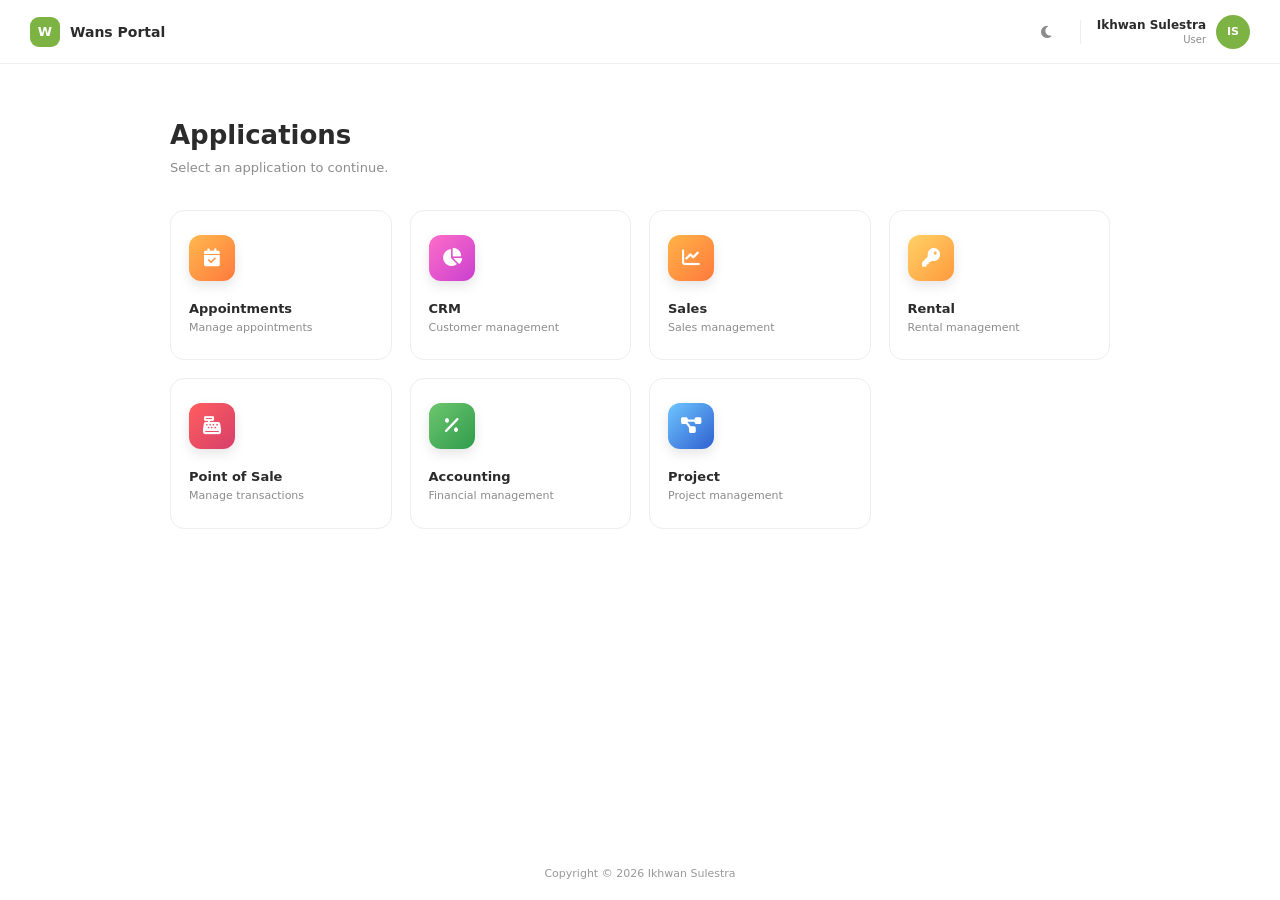
==== pages/application.html @ 114eac1f "Add applications page with user display and theme toggle functionality" ====
<!doctype html>
<html lang="id">
  <head>
    <meta charset="UTF-8" />
    <meta name="viewport" content="width=device-width, initial-scale=1.0" />

    <title>Applications - Wans Portal</title>

    <link rel="stylesheet" href="../css/applications.css" />

    <link
      rel="stylesheet"
      href="https://cdnjs.cloudflare.com/ajax/libs/font-awesome/6.5.1/css/all.min.css"
    />
  </head>

  <body>
    <!-- ==============================
         TOPBAR
         ============================== -->

    <header class="topbar">
      <div class="topbar-left">
        <div class="brand">
          <div class="brand-mark">W</div>

          <span class="brand-name"> Wans Portal </span>
        </div>
      </div>

      <div class="topbar-right">
        <!-- Theme -->

        <button
          type="button"
          id="theme-toggle"
          class="icon-btn"
          aria-label="Toggle theme"
        >
          <i class="fa-solid fa-moon"></i>
        </button>

        <!-- Divider -->

        <div class="divider"></div>

        <!-- User -->

        <div class="user-profile">
          <div class="user-info">
            <span id="user-name" class="user-name"> Ikhwan Sulestra </span>

            <span id="user-role" class="user-role"> User </span>
          </div>

          <div id="user-avatar" class="avatar">IS</div>
        </div>
      </div>
    </header>

    <!-- ==============================
         MAIN
         ============================== -->

    <main class="applications-container">
      <section class="applications-header">
        <div>
          <h1>Applications</h1>

          <p>Select an application to continue.</p>
        </div>
      </section>

      <!-- ==============================
           APPLICATION GRID
           ============================== -->

      <section class="app-grid">
        <!-- App -->

        <a class="app-card" href="#" style="--c1: #ffb84d; --c2: #ff7a3d">
          <div class="app-icon">
            <i class="fa-solid fa-calendar-check"></i>
          </div>

          <div class="app-content">
            <span class="app-label"> Appointments </span>

            <span class="app-description"> Manage appointments </span>
          </div>
        </a>

        <!-- App -->

        <a class="app-card" href="#" style="--c1: #ff6ec7; --c2: #c93fd0">
          <div class="app-icon">
            <i class="fa-solid fa-chart-pie"></i>
          </div>

          <div class="app-content">
            <span class="app-label"> CRM </span>

            <span class="app-description"> Customer management </span>
          </div>
        </a>

        <!-- App -->

        <a class="app-card" href="#" style="--c1: #ffb347; --c2: #ff7a3d">
          <div class="app-icon">
            <i class="fa-solid fa-chart-line"></i>
          </div>

          <div class="app-content">
            <span class="app-label"> Sales </span>

            <span class="app-description"> Sales management </span>
          </div>
        </a>

        <!-- App -->

        <a class="app-card" href="#" style="--c1: #ffd166; --c2: #ff9a3d">
          <div class="app-icon">
            <i class="fa-solid fa-key"></i>
          </div>

          <div class="app-content">
            <span class="app-label"> Rental </span>

            <span class="app-description"> Rental management </span>
          </div>
        </a>

        <!-- App -->

        <a class="app-card" href="#" style="--c1: #ff5e5e; --c2: #d63f6a">
          <div class="app-icon">
            <i class="fa-solid fa-cash-register"></i>
          </div>

          <div class="app-content">
            <span class="app-label"> Point of Sale </span>

            <span class="app-description"> Manage transactions </span>
          </div>
        </a>

        <!-- App -->

        <a class="app-card" href="#" style="--c1: #6ec66e; --c2: #2f9c4d">
          <div class="app-icon">
            <i class="fa-solid fa-percent"></i>
          </div>

          <div class="app-content">
            <span class="app-label"> Accounting </span>

            <span class="app-description"> Financial management </span>
          </div>
        </a>

        <!-- App -->

        <a class="app-card" href="#" style="--c1: #6ec6ff; --c2: #2f5fd0">
          <div class="app-icon">
            <i class="fa-solid fa-diagram-project"></i>
          </div>

          <div class="app-content">
            <span class="app-label"> Project </span>

            <span class="app-description"> Project management </span>
          </div>
        </a>
      </section>
    </main>

    <!-- ==============================
         FOOTER
         ============================== -->

    <footer class="footer">
      <p>
        Copyright ©
        <span id="copyright-year"></span>
        Ikhwan Sulestra
      </p>
    </footer>

    <!-- ==============================
         SCRIPT
         ============================== -->

    <script src="../js/applications.js"></script>
  </body>
</html>
---- css/applications.css ----
/* ======================================
   RESET
   ====================================== */

* {
  margin: 0;
  padding: 0;
  box-sizing: border-box;
}

/* ======================================
   THEME
   ====================================== */

:root {
  --bg-color: #ffffff;

  --surface-color: #ffffff;

  --text-color: #2b2b2b;

  --secondary-text: #8c8c8c;

  --border-color: #eeeeee;

  --hover-bg: #f7f7f7;

  --icon-btn-hover: #f3f3f3;

  --footer-color: #999999;
}

[data-theme="dark"] {
  --bg-color: #181818;

  --surface-color: #202020;

  --text-color: #f1f1f1;

  --secondary-text: #888888;

  --border-color: #303030;

  --hover-bg: #272727;

  --icon-btn-hover: #2c2c2c;

  --footer-color: #777777;
}

/* ======================================
   BODY
   ====================================== */

body {
  min-height: 100vh;

  display: flex;
  flex-direction: column;

  font-family:
    "Segoe UI",
    system-ui,
    -apple-system,
    BlinkMacSystemFont,
    Arial,
    sans-serif;

  background-color: var(--bg-color);

  color: var(--text-color);

  transition:
    background-color 0.3s ease,
    color 0.3s ease;
}

/* ======================================
   TOPBAR
   ====================================== */

.topbar {
  width: 100%;
  height: 64px;

  padding: 0 30px;

  display: flex;
  align-items: center;
  justify-content: space-between;

  border-bottom: 1px solid var(--border-color);

  background-color: var(--surface-color);

  transition:
    background-color 0.3s ease,
    border-color 0.3s ease;
}

/* ======================================
   BRAND
   ====================================== */

.brand {
  display: flex;
  align-items: center;

  gap: 10px;
}

.brand-mark {
  width: 30px;
  height: 30px;

  display: flex;
  align-items: center;
  justify-content: center;

  border-radius: 9px;

  background-color: #7cb342;

  color: #ffffff;

  font-size: 13px;
  font-weight: 700;
}

.brand-name {
  font-size: 14px;

  font-weight: 600;

  color: var(--text-color);
}

/* ======================================
   TOPBAR RIGHT
   ====================================== */

.topbar-right {
  display: flex;
  align-items: center;

  gap: 12px;
}

/* ======================================
   ICON BUTTON
   ====================================== */

.icon-btn {
  width: 34px;
  height: 34px;

  border: none;

  border-radius: 50%;

  display: flex;
  align-items: center;
  justify-content: center;

  background-color: transparent;

  color: var(--secondary-text);

  font-size: 14px;

  cursor: pointer;

  transition:
    background-color 0.2s ease,
    color 0.2s ease,
    transform 0.2s ease;
}

.icon-btn:hover {
  background-color: var(--icon-btn-hover);

  color: var(--text-color);

  transform: translateY(-1px);
}

/* ======================================
   DIVIDER
   ====================================== */

.divider {
  width: 1px;
  height: 24px;

  margin: 0 4px;

  background-color: var(--border-color);
}

/* ======================================
   USER PROFILE
   ====================================== */

.user-profile {
  display: flex;
  align-items: center;

  gap: 10px;
}

/* ======================================
   USER INFO
   ====================================== */

.user-info {
  display: flex;
  flex-direction: column;

  align-items: flex-end;

  gap: 2px;
}

.user-name {
  font-size: 12px;

  font-weight: 600;

  color: var(--text-color);
}

.user-role {
  font-size: 10px;

  color: var(--secondary-text);
}

/* ======================================
   AVATAR
   ====================================== */

.avatar {
  width: 34px;
  height: 34px;

  border-radius: 50%;

  display: flex;
  align-items: center;
  justify-content: center;

  background-color: #7cb342;

  color: #ffffff;

  font-size: 11px;

  font-weight: 700;
}

/* ======================================
   MAIN
   ====================================== */

.applications-container {
  width: 100%;

  max-width: 1000px;

  margin: 0 auto;

  padding: 55px 30px 70px;

  flex: 1;
}

/* ======================================
   HEADER
   ====================================== */

.applications-header {
  margin-bottom: 35px;
}

.applications-header h1 {
  font-size: 26px;

  font-weight: 700;

  line-height: 1.3;

  color: var(--text-color);

  margin-bottom: 7px;
}

.applications-header p {
  font-size: 13px;

  color: var(--secondary-text);
}

/* ======================================
   APP GRID
   ====================================== */

.app-grid {
  display: grid;

  grid-template-columns: repeat(4, minmax(0, 1fr));

  gap: 18px;
}

/* ======================================
   APP CARD
   ====================================== */

.app-card {
  min-height: 150px;

  padding: 24px 18px;

  display: flex;
  flex-direction: column;

  align-items: flex-start;

  justify-content: space-between;

  gap: 20px;

  text-decoration: none;

  background-color: var(--surface-color);

  border: 1px solid var(--border-color);

  border-radius: 14px;

  transition:
    transform 0.25s ease,
    border-color 0.25s ease,
    box-shadow 0.25s ease,
    background-color 0.3s ease;
}

.app-card:hover {
  transform: translateY(-4px);

  border-color: transparent;

  box-shadow: 0 12px 30px rgba(0, 0, 0, 0.08);
}

[data-theme="dark"] .app-card:hover {
  box-shadow: 0 12px 30px rgba(0, 0, 0, 0.25);
}

/* ======================================
   APP ICON
   ====================================== */

.app-icon {
  width: 46px;
  height: 46px;

  display: flex;
  align-items: center;
  justify-content: center;

  border-radius: 12px;

  background: linear-gradient(135deg, var(--c1), var(--c2));

  color: #ffffff;

  font-size: 18px;

  box-shadow: 0 5px 12px rgba(0, 0, 0, 0.1);

  transition:
    transform 0.25s ease,
    box-shadow 0.25s ease;
}

.app-card:hover .app-icon {
  transform: scale(1.06);

  box-shadow: 0 8px 18px rgba(0, 0, 0, 0.15);
}

/* ======================================
   APP CONTENT
   ====================================== */

.app-content {
  display: flex;
  flex-direction: column;

  gap: 4px;
}

.app-label {
  font-size: 13px;

  font-weight: 600;

  color: var(--text-color);

  transition: color 0.2s ease;
}

.app-description {
  font-size: 11px;

  color: var(--secondary-text);

  line-height: 1.4;
}

/* ======================================
   FOOTER
   ====================================== */

.footer {
  padding: 20px 30px;

  text-align: center;

  font-size: 11px;

  color: var(--footer-color);
}

/* ======================================
   RESPONSIVE
   ====================================== */

@media (max-width: 850px) {
  .app-grid {
    grid-template-columns: repeat(3, minmax(0, 1fr));
  }
}

@media (max-width: 650px) {
  .topbar {
    padding: 0 20px;
  }

  .brand-name {
    display: none;
  }

  .user-info {
    display: none;
  }

  .applications-container {
    padding: 40px 20px 60px;
  }

  .app-grid {
    grid-template-columns: repeat(2, minmax(0, 1fr));
  }
}

@media (max-width: 400px) {
  .app-grid {
    grid-template-columns: 1fr;
  }

  .app-card {
    min-height: 120px;
  }
}
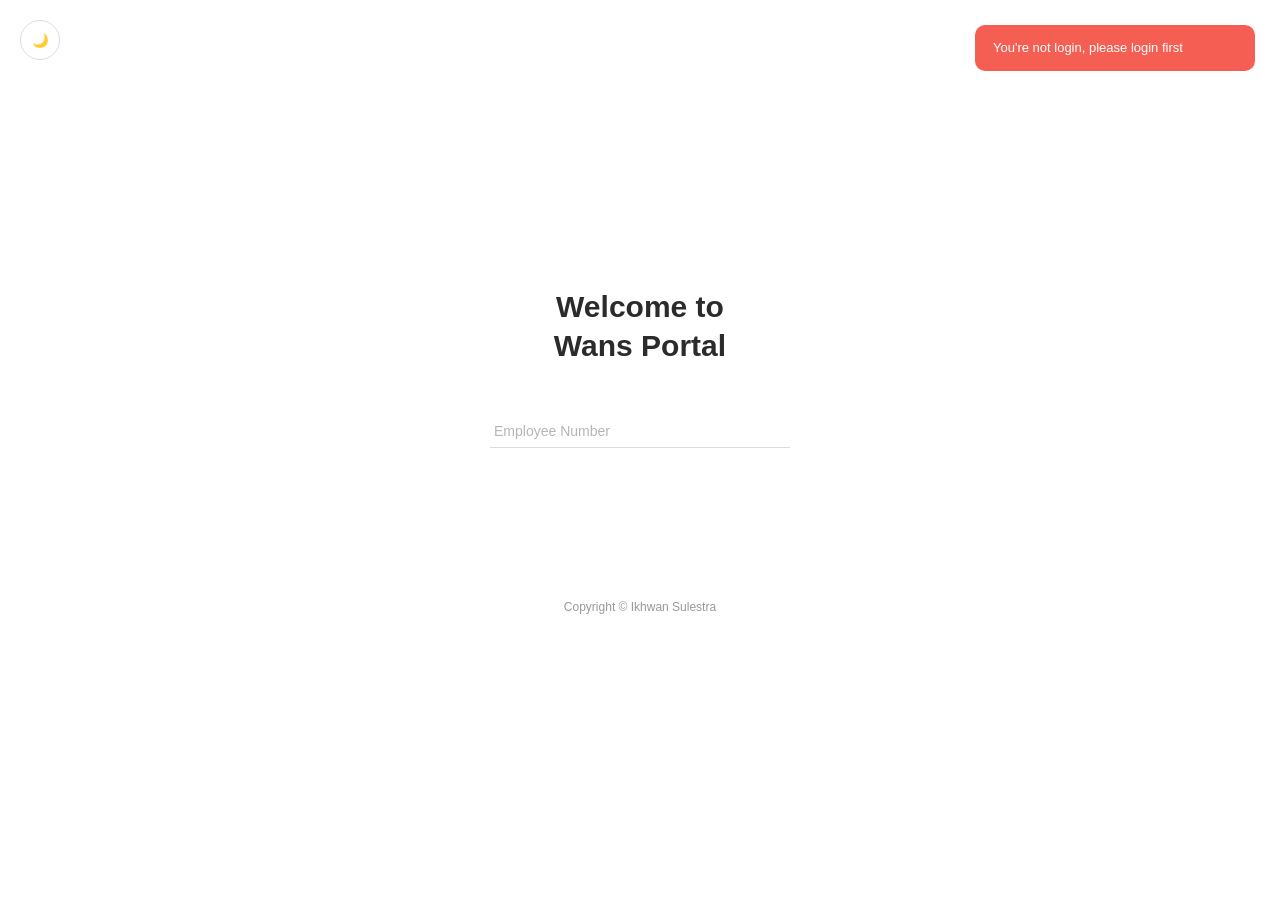
==== commit 0ef940ec: "Implement toast notifications and logout functionality in applications page" ====
--- a/pages/application.html
+++ b/pages/application.html
@@ -15,6 +15,9 @@
   </head>
 
   <body>
+    <div id="toast" class="toast">
+      <span id="toast-message"></span>
+    </div>
     <!-- ==============================
          TOPBAR
          ============================== -->
@@ -40,6 +43,16 @@
           <i class="fa-solid fa-moon"></i>
         </button>
 
+        <button
+          type="button"
+          id="logout-button"
+          class="icon-btn"
+          aria-label="Logout"
+          title="Logout"
+        >
+          <i class="fa-solid fa-right-from-bracket"></i>
+        </button>
+
         <!-- Divider -->
 
         <div class="divider"></div>
@@ -192,6 +205,7 @@
          SCRIPT
          ============================== -->
 
+    <script src="../js/api.js"></script>
     <script src="../js/applications.js"></script>
   </body>
 </html>
--- a/css/applications.css
+++ b/css/applications.css
@@ -76,6 +76,67 @@
 }
 
 /* ======================================
+   TOAST
+   ====================================== */
+
+.toast {
+  position: fixed;
+
+  top: 25px;
+  right: 25px;
+
+  min-width: 280px;
+  max-width: 360px;
+
+  padding: 14px 18px;
+
+  border-radius: 10px;
+
+  color: #ffffff;
+
+  font-size: 13px;
+
+  line-height: 1.4;
+
+  opacity: 0;
+
+  visibility: hidden;
+
+  transform: translateX(30px);
+
+  z-index: 9999;
+
+  backdrop-filter: blur(10px);
+
+  -webkit-backdrop-filter: blur(10px);
+
+  transition:
+    opacity 0.3s ease,
+    transform 0.3s ease,
+    visibility 0.3s ease;
+}
+
+.toast.show {
+  opacity: 1;
+
+  visibility: visible;
+
+  transform: translateX(0);
+}
+
+.toast.success {
+  background-color: rgba(76, 175, 80, 0.85);
+}
+
+.toast.warning {
+  background-color: rgba(255, 193, 7, 0.85);
+}
+
+.toast.error {
+  background-color: rgba(244, 67, 54, 0.85);
+}
+
+/* ======================================
    TOPBAR
    ====================================== */
 
